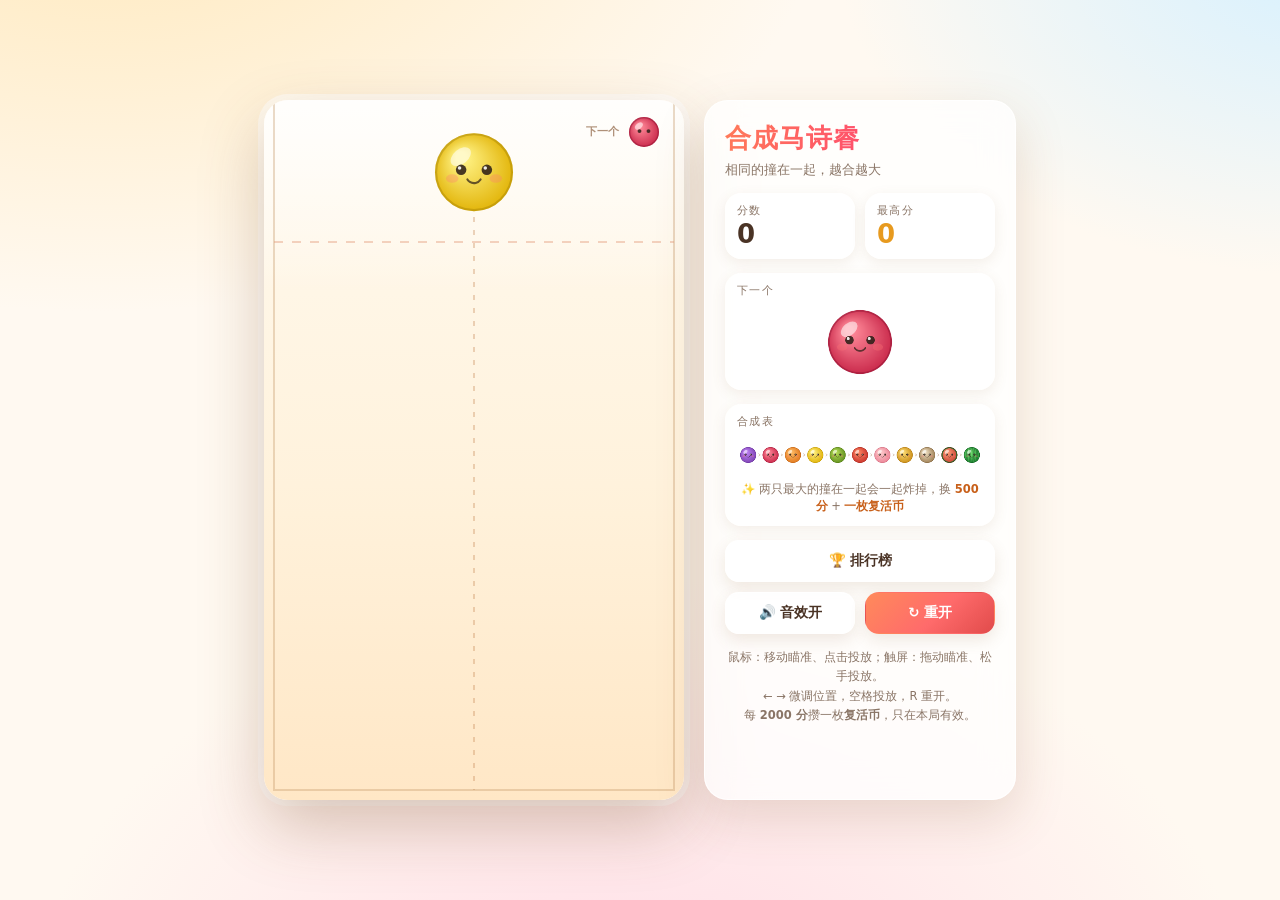
==== v1/index.html @ 4cc89195 "chore: 更名为合成马诗睿，并同步测试断言" ====
<!DOCTYPE html>
<html lang="zh-CN">
<head>
<meta charset="utf-8">
<meta name="viewport" content="width=device-width, initial-scale=1, maximum-scale=1, user-scalable=no, viewport-fit=cover">
<meta name="theme-color" content="#fff3e0">
<meta name="mobile-web-app-capable" content="yes">
<meta name="apple-mobile-web-app-capable" content="yes">
<meta name="apple-mobile-web-app-status-bar-style" content="default">
<meta name="apple-mobile-web-app-title" content="合成马诗睿">
<meta name="description" content="合成马诗睿 · 纯前端小游戏：拖动瞄准、松手投放，相同的撞在一起合成更大的一只。">
<!-- ↓ Monetag 站点验证：把后台给的 meta 标签粘在下面这一行 ↓ -->

<title>合成马诗睿</title>
<link rel="stylesheet" href="style.css">
</head>
<body>

<main class="app">

  <!-- ===== 游戏区 ===== -->
  <section class="stage" id="stage">
    <canvas id="game" aria-label="合成马诗睿游戏区域"></canvas>

    <!-- 复活币：浮在棋盘左上角。
         刻意不放进顶部信息条 —— 手机上面板是横向 flex，
         多一个卡片会把「分数 / 最高分」挤到 52px 宽还折行（实测面板从 66px 涨到 102px）。
         这里 pointer-events 关掉，永远不会挡住投放。 -->
    <div class="revive-chip" id="reviveBadge" hidden>
      <span class="revive-chip-ico" aria-hidden="true">🪙</span><span id="reviveCount">×0</span>
    </div>

    <div class="overlay" id="overlay">
      <div class="dialog">

        <!-- ===== 越线第一屏：有复活币时才出现 ===== -->
        <div class="revive-ask" id="revivePrompt" hidden>
          <div class="dialog-emoji">😵</div>
          <h2>还能再救一下</h2>
          <p class="dialog-score">本局得分 <strong id="reviveScore">0</strong></p>
          <p class="revive-hint">清掉警戒线以上的水果，接着玩</p>
          <div class="dialog-actions">
            <button class="btn" id="giveUpBtn" type="button">不了，结束吧</button>
            <button class="btn btn-revive" id="reviveBtn" type="button">🪙 用一枚复活币</button>
          </div>
          <p class="dialog-hint" id="reviveLeft">还剩 1 枚</p>
        </div>

        <!-- ===== 第二屏：正式结算 ===== -->
        <div id="overPanel">
          <div class="dialog-emoji">🍉</div>
          <h2 id="overTitle">游戏结束</h2>
          <p class="dialog-score">本局得分 <strong id="finalScore">0</strong></p>
          <p class="dialog-best">最高分 <span id="finalBest">0</span></p>

          <div class="submit-box" id="submitBox">
            <p class="submit-msg" id="submitMsg">正在结算…</p>
            <p class="my-name">昵称：<strong id="myNameLabel">默认用户</strong>
              <button class="link-btn" id="editNameBtn" type="button">改昵称</button>
            </p>
            <button class="btn" id="submitBtn" type="button" hidden>重试提交</button>
          </div>

          <div class="dialog-actions">
            <button class="btn" id="boardBtn2" type="button">🏆 排行榜</button>
            <button class="btn btn-primary" id="restartBtn" type="button">再来一局</button>
            <button class="btn btn-sponsor btn-wide" id="sponsorBtn" type="button">🌶️ 可以赏作者一包辣条嘛</button>
          </div>
          <p class="dialog-hint">按 R 键也可重新开始</p>
        </div>

      </div>
    </div>
  </section>

  <!-- ===== 侧边面板 ===== -->
  <aside class="panel">

    <header class="panel-head">
      <h1>合成马诗睿</h1>
      <p class="subtitle">相同的撞在一起，越合越大</p>
    </header>

    <div class="stats">
      <div class="stat">
        <span class="stat-label">分数</span>
        <strong class="stat-value" id="score">0</strong>
      </div>
      <div class="stat">
        <span class="stat-label">最高分</span>
        <strong class="stat-value stat-best" id="best">0</strong>
      </div>
    </div>

    <div class="next-box">
      <span class="box-label">下一个</span>
      <canvas id="next" width="160" height="160" aria-label="下一个"></canvas>
    </div>

    <div class="chain-box">
      <span class="box-label">合成表</span>
      <canvas id="chain" width="680" height="112" aria-label="合成顺序"></canvas>
      <p class="chain-note">✨ 两只最大的撞在一起会一起炸掉，换 <strong>500 分</strong> + <strong>一枚复活币</strong></p>
    </div>

    <div class="actions">
      <button class="btn btn-wide" id="boardBtn" type="button">
        <span class="ico">🏆</span><span class="lbl">排行榜</span>
      </button>
      <button class="btn" id="soundBtn" type="button" aria-pressed="true">
        <span class="ico">🔊</span><span class="lbl">音效开</span>
      </button>
      <button class="btn btn-primary" id="resetBtn" type="button" title="重新开始">
        <span class="ico">↻</span><span class="lbl">重开</span>
      </button>
    </div>

    <p class="tips">
      鼠标：移动瞄准、点击投放；触屏：拖动瞄准、松手投放。<br>
      ← → 微调位置，空格投放，R 重开。<br>
      每 <strong>2000 分</strong>攒一枚<strong>复活币</strong>，只在本局有效。
    </p>

  </aside>

</main>

<!-- ===== 排行榜弹窗 ===== -->
<div class="modal" id="boardModal" aria-hidden="true" role="dialog" aria-label="排行榜">
  <div class="modal-card">
    <header class="modal-head">
      <h2>🏆 最近高手榜</h2>
      <button class="icon-btn" id="boardClose" type="button" aria-label="关闭">✕</button>
    </header>
    <div class="nick-row">
      <label class="nick-label" for="nickInput">我的昵称</label>
      <input class="nick-input" id="nickInput" type="text" maxlength="12"
             placeholder="默认用户" autocomplete="nickname" enterkeyhint="done">
    </div>
    <div class="board-list" id="boardList"></div>
    <footer class="modal-foot">
      <span class="board-note">只取最近 20 次提交，成绩会被后来的人挤下去</span>
      <button class="btn" id="boardRefresh" type="button">刷新</button>
    </footer>
  </div>
</div>

<!-- ===== 赞助作者弹窗 ===== -->
<div class="modal" id="sponsorModal" aria-hidden="true" role="dialog" aria-label="赞助作者">
  <div class="modal-card">
    <header class="modal-head">
      <h2>🌶️ 请作者吃包辣条</h2>
      <button class="icon-btn" id="sponsorClose" type="button" aria-label="关闭">✕</button>
    </header>
    <div class="sponsor-body">
      <p class="sponsor-note">这游戏完全免费，也没有任何广告。<br>
        要是它逗你笑了一下，赏作者一包辣条呗 🌶️</p>
      <img class="sponsor-qr" src="assets/sponsor-qr.jpg" width="480" height="480"
           alt="微信收款码" loading="lazy" decoding="async">
      <p class="sponsor-hint">微信扫一扫 · 一包辣条 · 全凭心意</p>
    </div>
    <footer class="modal-foot">
      <span class="board-note">谢谢每一位投喂的玩家 ❤️</span>
      <button class="btn" id="sponsorOk" type="button">关闭</button>
    </footer>
  </div>
</div>

<!-- 碰撞形状数据（按贴图轮廓自动生成，由 tools/build_parts.py 产出） -->
<script src="assets/fruits/parts.js"></script>
<!-- 极模糊占位图（内联 data URL，由 tools/make_blur.py 产出）：贴图没到位时先画它 -->
<script src="assets/fruits/blur.js"></script>
<script src="game.js"></script>
<!-- 排行榜 -->
<script src="leaderboard.min.js"></script>
<!-- 赞助作者 -->
<script src="sponsor.js"></script>
</body>
</html>
---- v1/style.css ----
/* ============================================================
   合成马诗睿 · 样式表
   ============================================================ */

:root {
  --ink:        #4a3325;
  --ink-soft:   #8a7566;
  --cream:      #fff7ec;
  --brand:      #ff6b6b;
  --brand-dark: #e14b4b;
  --card:       rgba(255, 255, 255, .74);
  --shadow:     0 18px 50px rgba(126, 84, 44, .18);

  /* 手机浏览器地址栏会吃掉 vh，dvh 更准；不支持的浏览器自动退回 vh */
  --vh:         100vh;
  --safe-t:     env(safe-area-inset-top, 0px);
  --safe-b:     env(safe-area-inset-bottom, 0px);
  --safe-l:     env(safe-area-inset-left, 0px);
  --safe-r:     env(safe-area-inset-right, 0px);
}

@supports (height: 100dvh) {
  :root { --vh: 100dvh; }
}

* { box-sizing: border-box; }

/* hidden 属性必须真的隐藏。
   浏览器默认只给 [hidden] { display: none }（权重 0,1,0），
   一旦某个类也写了 display（比如 .revive-chip { display: inline-flex }），
   同权重、后写的赢 —— hidden 就静默失效了，元素还挂在那儿。 */
[hidden] { display: none !important; }

html, body {
  height: 100%;
  overscroll-behavior: none;   /* 禁掉下拉刷新 / 橡皮筋 */
}

body {
  margin: 0;
  padding: 16px;
  color: var(--ink);
  font-family: "PingFang SC", "Hiragino Sans GB", "Microsoft YaHei",
               system-ui, -apple-system, "Segoe UI", Roboto, sans-serif;
  background:
    radial-gradient(1200px 700px at 8% -12%,  #ffe9bd 0%, transparent 60%),
    radial-gradient(900px 600px at 104% -6%,  #d5f0ff 0%, transparent 55%),
    radial-gradient(1000px 780px at 50% 118%, #ffdbe6 0%, transparent 62%),
    #fff9f1;
  display: grid;
  place-items: center;
  overflow: hidden;
  touch-action: manipulation;          /* 干掉双击缩放 */
  -webkit-tap-highlight-color: transparent;
  -webkit-text-size-adjust: 100%;
}

/* ---------------- 布局 ---------------- */

.app {
  display: flex;
  align-items: stretch;
  gap: 20px;
  max-height: 100%;
}

/* ---------------- 游戏区 ---------------- */

.stage {
  position: relative;
  height: min(86vh, 700px);
  aspect-ratio: 420 / 700;
  flex: 0 0 auto;
  border-radius: 24px;
  background: #fff3df;
  overflow: hidden;
  cursor: pointer;
  user-select: none;
  touch-action: none;
  box-shadow:
    0 26px 64px rgba(122, 80, 40, .30),
    0 0 0 1px rgba(255, 255, 255, .7) inset,
    0 0 0 6px rgba(255, 255, 255, .55);
}

.stage:active { cursor: grabbing; }

#game {
  display: block;
  width: 100%;
  height: 100%;
}

/* ---------------- 结束遮罩 ---------------- */

.overlay {
  position: absolute;
  inset: 0;
  display: grid;
  place-items: center;
  padding: 24px;
  background: rgba(70, 42, 24, .5);
  backdrop-filter: blur(7px);
  -webkit-backdrop-filter: blur(7px);
  opacity: 0;
  pointer-events: none;
  transition: opacity .28s ease;
}

.overlay.show {
  opacity: 1;
  pointer-events: auto;
}

.dialog {
  width: 100%;
  padding: 26px 22px;
  border-radius: 22px;
  text-align: center;
  background: rgba(255, 252, 246, .96);
  box-shadow: 0 20px 46px rgba(60, 32, 12, .32);
  transform: translateY(14px) scale(.96);
  transition: transform .32s cubic-bezier(.2, .9, .3, 1.4);
}

.overlay.show .dialog { transform: none; }

.dialog-emoji {
  font-size: 46px;
  line-height: 1;
  margin-bottom: 6px;
}

.dialog h2 {
  margin: 0 0 12px;
  font-size: 24px;
  letter-spacing: .06em;
}

.dialog-score {
  margin: 0 0 4px;
  font-size: 15px;
  color: var(--ink-soft);
}

.dialog-score strong {
  font-size: 30px;
  color: var(--brand);
  font-variant-numeric: tabular-nums;
}

.dialog-best {
  margin: 0 0 18px;
  font-size: 13px;
  color: var(--ink-soft);
}

.dialog-hint {
  margin: 12px 0 0;
  font-size: 12px;
  color: var(--ink-soft);
}

/* ---------------- 赞助作者弹窗 ---------------- */

.sponsor-body {
  overflow-y: auto;
  -webkit-overflow-scrolling: touch;
  text-align: center;
}

.sponsor-note {
  margin: 0 0 14px;
  font-size: 13px;
  line-height: 1.7;
  color: var(--ink-soft);
}

.sponsor-qr {
  display: block;
  width: min(258px, 70vw);
  height: auto;
  margin: 0 auto;
  padding: 6px;
  border-radius: 14px;
  background: #fff;
  box-shadow: 0 6px 20px rgba(140, 96, 56, .18);
}

.sponsor-hint {
  margin: 12px 0 0;
  font-size: 12px;
  color: var(--ink-soft);
}

/* 结算弹窗里的「赏作者一包辣条」：要一眼看到，但别跟主按钮抢
   —— 用琥珀金（跟珊瑚红的主按钮区分开），加一道缓慢扫过的光，再叠一点亮度呼吸。
   注意选择器写成 .btn.btn-sponsor：这段在源码里排在 .btn 之前，
   单靠 .btn-sponsor 会被后面的 .btn 同权重覆盖掉。 */
.btn.btn-sponsor {
  position: relative;
  overflow: hidden;
  color: #5a3200;
  font-weight: 800;
  letter-spacing: .01em;
  border-color: transparent;
  background: linear-gradient(135deg, #ffd97a, #ffb020 52%, #f78f00);
  box-shadow: 0 8px 22px rgba(244, 150, 0, .42), inset 0 1px 0 rgba(255, 255, 255, .5);
  animation: sponsorPulse 2.6s ease-in-out infinite;
}

.btn.btn-sponsor:hover {
  transform: translateY(-2px) scale(1.012);
  box-shadow: 0 12px 30px rgba(244, 150, 0, .52), inset 0 1px 0 rgba(255, 255, 255, .55);
}
.btn.btn-sponsor:active { transform: translateY(1px) scale(.99); }

/* 一道光周期性地扫过去，提示「这里可以点」 */
.btn-sponsor::after {
  content: "";
  position: absolute;
  top: -20%;
  bottom: -20%;
  width: 42%;
  background: linear-gradient(100deg, transparent, rgba(255, 255, 255, .78), transparent);
  transform: translateX(-150%) skewX(-20deg);
  animation: sponsorSheen 3.2s ease-in-out infinite;
  pointer-events: none;
}

@keyframes sponsorPulse {
  0%, 100% { filter: brightness(1) saturate(1); }
  50%      { filter: brightness(1.09) saturate(1.12); }
}

@keyframes sponsorSheen {
  0%, 55%   { transform: translateX(-150%) skewX(-20deg); }
  82%, 100% { transform: translateX(330%) skewX(-20deg); }
}

@media (prefers-reduced-motion: reduce) {
  .btn.btn-sponsor, .btn-sponsor::after { animation: none; }
}

/* ---------------- 侧边面板 ---------------- */

.panel {
  width: min(312px, 86vw);
  display: flex;
  flex-direction: column;
  gap: 14px;
  padding: 20px;
  border-radius: 24px;
  border: 1px solid rgba(255, 255, 255, .8);
  background: var(--card);
  backdrop-filter: blur(16px);
  -webkit-backdrop-filter: blur(16px);
  box-shadow: var(--shadow);
}

.panel-head h1 {
  margin: 0;
  font-size: 26px;
  letter-spacing: .04em;
  background: linear-gradient(100deg, #ff7a59, #ff4d6d 55%, #b13bff);
  -webkit-background-clip: text;
  background-clip: text;
  color: transparent;
}

.subtitle {
  margin: 6px 0 0;
  font-size: 12.5px;
  color: var(--ink-soft);
}

.stats {
  display: grid;
  grid-template-columns: 1fr 1fr;
  gap: 10px;
}

.stat {
  padding: 10px 12px;
  border-radius: 16px;
  background: rgba(255, 255, 255, .82);
  box-shadow: 0 4px 14px rgba(140, 96, 56, .10);
}

.stat-label {
  display: block;
  font-size: 11px;
  letter-spacing: .12em;
  color: var(--ink-soft);
}

.stat-value {
  display: block;
  margin-top: 2px;
  font-size: 26px;
  line-height: 1.1;
  font-variant-numeric: tabular-nums;
}

.stat-best { color: #e79a1f; }

/* 复活币：浮在棋盘左上角的小胶囊。
   刻意不放进 .stats —— 手机上面板是横向 flex，多一个卡片会把分数卡挤到
   52px 宽还折行（实测面板从 66px 涨到 102px，整个版式被顶开）。 */
.revive-chip {
  position: absolute;
  left: 10px;
  top: 10px;
  z-index: 3;
  display: inline-flex;
  align-items: center;
  gap: 3px;
  padding: 3px 9px;
  border-radius: 999px;
  font-size: 13px;
  font-weight: 800;
  line-height: 1.4;
  font-variant-numeric: tabular-nums;
  color: #6a3c00;
  background: linear-gradient(135deg, #ffe6a3, #ffc247);
  box-shadow: 0 3px 10px rgba(200, 130, 0, .35), inset 0 1px 0 rgba(255, 255, 255, .75);
  pointer-events: none;          /* 绝不挡住投放 */
  user-select: none;
  -webkit-user-select: none;
}

.revive-chip-ico { font-size: 12px; }

.revive-chip.pop { animation: revivePop .5s cubic-bezier(.2, .9, .3, 1.5); }

@keyframes revivePop {
  0%   { transform: scale(1); }
  45%  { transform: scale(1.22); box-shadow: 0 6px 18px rgba(200, 130, 0, .5); }
  100% { transform: scale(1); }
}

/* 合成表底下那行规则说明 */
.chain-note {
  margin: 6px 0 0;
  font-size: 11.5px;
  line-height: 1.5;
  text-align: center;
  color: var(--ink-soft);
}
.chain-note strong { color: #c8601a; }

/* 越线那一屏 */
.revive-ask .dialog-score { margin-bottom: 10px; }

.revive-hint {
  margin: 0 0 18px;
  padding: 10px 12px;
  border-radius: 14px;
  font-size: 12.5px;
  line-height: 1.6;
  color: #7a4a12;
  background: rgba(255, 233, 190, .8);
  box-shadow: inset 0 0 0 1px rgba(214, 160, 96, .25);
}

/* 「用一枚复活币」：青绿色，跟珊瑚红的主按钮区分开 */
.btn.btn-revive {
  color: #fff;
  border-color: transparent;
  font-weight: 700;
  background: linear-gradient(135deg, #4fd1a5, #23b183 55%, #14946a);
  box-shadow: 0 8px 20px rgba(35, 177, 131, .38);
}
.btn.btn-revive:hover { box-shadow: 0 12px 26px rgba(35, 177, 131, .46); }

@media (prefers-reduced-motion: reduce) {
  .revive-chip.pop { animation: none; }
}

.stat-value.bump { animation: bump .32s ease; }

@keyframes bump {
  0%   { transform: scale(1); }
  45%  { transform: scale(1.22); color: var(--brand); }
  100% { transform: scale(1); }
}

/* 下一个 / 合成表 */

.box-label {
  display: block;
  margin-bottom: 6px;
  font-size: 11px;
  letter-spacing: .12em;
  color: var(--ink-soft);
}

.next-box,
.chain-box {
  padding: 10px 12px;
  border-radius: 16px;
  background: rgba(255, 255, 255, .82);
  box-shadow: 0 4px 14px rgba(140, 96, 56, .10);
}

#next {
  display: block;
  width: 76px;
  height: 76px;
  margin: 2px auto 0;
}

#chain {
  display: block;
  width: 100%;
  height: auto;
}

/* 按钮 */

.actions {
  display: grid;
  grid-template-columns: 1fr 1fr;
  gap: 10px;
}

.btn {
  padding: 11px 12px;
  font: inherit;
  font-size: 13.5px;
  font-weight: 600;
  color: var(--ink);
  border: 1px solid rgba(255, 255, 255, .9);
  border-radius: 14px;
  background: rgba(255, 255, 255, .9);
  box-shadow: 0 6px 16px rgba(140, 96, 56, .14);
  cursor: pointer;
  transition: transform .12s ease, box-shadow .12s ease, background .2s ease;
}

.btn .ico { margin-right: 4px; }

.btn:hover  { transform: translateY(-1px); box-shadow: 0 10px 22px rgba(140, 96, 56, .2); }
.btn:active { transform: translateY(1px) scale(.985); }

.btn:disabled { opacity: .55; cursor: default; transform: none; }

.btn-wide { grid-column: 1 / -1; }

.btn-primary {
  color: #fff;
  border-color: transparent;
  background: linear-gradient(135deg, #ff8a5b, var(--brand) 55%, var(--brand-dark));
}

/* ---------------- 结束弹窗里的结算区 ---------------- */

.submit-box {
  margin: 0 0 14px;
  padding: 12px;
  border-radius: 16px;
  background: rgba(255, 243, 224, .85);
  box-shadow: inset 0 0 0 1px rgba(214, 160, 96, .22);
}

.name-input {
  display: block;
  width: 100%;
  margin-bottom: 8px;
  padding: 11px 12px;
  font: inherit;
  font-size: 15px;
  color: var(--ink);
  text-align: center;
  border: 1px solid rgba(214, 160, 96, .45);
  border-radius: 12px;
  background: rgba(255, 255, 255, .95);
  outline: none;
}

.name-input:focus {
  border-color: var(--brand);
  box-shadow: 0 0 0 3px rgba(255, 107, 107, .18);
}

.submit-box .btn { width: 100%; }

.submit-msg {
  margin: 0;
  min-height: 17px;
  font-size: 12.5px;
  line-height: 1.35;
  text-align: center;
  color: var(--ink-soft);
}

.submit-msg.is-good { color: #1f9d55; font-weight: 600; }
.submit-msg.is-bad  { color: #d63b3b; font-weight: 600; }

.my-name {
  margin: 7px 0 0;
  font-size: 12px;
  text-align: center;
  color: var(--ink-soft);
}

.my-name strong { color: var(--ink); }

.link-btn {
  margin-left: 4px;
  padding: 0;
  font: inherit;
  font-size: 12px;
  color: var(--brand);
  text-decoration: underline;
  border: 0;
  background: none;
  cursor: pointer;
}

#submitBtn { margin-top: 9px; }

/* 排行榜弹窗里的昵称行 */
.nick-row {
  display: flex;
  align-items: center;
  gap: 10px;
  margin-bottom: 10px;
  padding: 8px 12px;
  border-radius: 12px;
  background: rgba(255, 243, 224, .9);
  box-shadow: inset 0 0 0 1px rgba(214, 160, 96, .22);
}

.nick-label {
  flex: 0 0 auto;
  font-size: 12.5px;
  color: var(--ink-soft);
}

.nick-input {
  flex: 1 1 auto;
  min-width: 0;
  padding: 8px 10px;
  font: inherit;
  font-size: 15px;      /* ≥16px 才不会被 iOS 自动放大，这里配合 viewport 也够用 */
  color: var(--ink);
  text-align: center;
  border: 1px solid rgba(214, 160, 96, .45);
  border-radius: 10px;
  background: #fff;
  outline: none;
}

.nick-input:focus {
  border-color: var(--brand);
  box-shadow: 0 0 0 3px rgba(255, 107, 107, .18);
}

.dialog-actions {
  display: grid;
  grid-template-columns: 1fr 1fr;
  gap: 10px;
}

/* ---------------- 排行榜弹窗 ---------------- */

.modal {
  position: fixed;
  inset: 0;
  z-index: 20;
  display: grid;
  place-items: center;
  padding: 16px;
  background: rgba(60, 34, 16, .5);
  backdrop-filter: blur(6px);
  -webkit-backdrop-filter: blur(6px);
  opacity: 0;
  pointer-events: none;
  transition: opacity .22s ease;
}

.modal.show { opacity: 1; pointer-events: auto; }

.modal-card {
  display: flex;
  flex-direction: column;
  width: min(380px, 100%);
  max-height: min(560px, calc(var(--vh) - 40px));
  padding: 16px;
  border-radius: 22px;
  background: rgba(255, 252, 246, .98);
  box-shadow: 0 24px 60px rgba(60, 32, 12, .35);
  transform: translateY(12px) scale(.97);
  transition: transform .26s cubic-bezier(.2, .9, .3, 1.3);
}

.modal.show .modal-card { transform: none; }

.modal-head {
  display: flex;
  align-items: center;
  justify-content: space-between;
  margin-bottom: 10px;
}

.modal-head h2 {
  margin: 0;
  font-size: 19px;
  letter-spacing: .04em;
}

.icon-btn {
  width: 34px;
  height: 34px;
  font: inherit;
  font-size: 15px;
  color: var(--ink-soft);
  border: 0;
  border-radius: 50%;
  background: rgba(0, 0, 0, .05);
  cursor: pointer;
}

.icon-btn:hover { background: rgba(0, 0, 0, .1); }

.board-list {
  flex: 1 1 auto;
  min-height: 120px;
  overflow-y: auto;
  -webkit-overflow-scrolling: touch;
  padding: 2px;
}

.board-empty {
  margin: 28px 8px;
  font-size: 13px;
  line-height: 1.7;
  text-align: center;
  color: var(--ink-soft);
}

.board-row {
  display: flex;
  align-items: center;
  gap: 10px;
  padding: 9px 12px;
  margin-bottom: 6px;
  border-radius: 12px;
  background: rgba(255, 255, 255, .9);
  box-shadow: 0 2px 6px rgba(140, 96, 56, .09);
}

.board-rank {
  flex: 0 0 30px;
  font-size: 14px;
  font-weight: 700;
  text-align: center;
  color: var(--ink-soft);
}

.board-name {
  flex: 1 1 auto;
  min-width: 0;
  font-size: 14px;
  overflow: hidden;
  text-overflow: ellipsis;
  white-space: nowrap;
}

.board-score {
  flex: 0 0 auto;
  font-size: 16px;
  font-weight: 700;
  font-variant-numeric: tabular-nums;
  color: var(--brand);
}

.board-row.r1 { background: linear-gradient(100deg, #fff6d8, #ffe9a8); }
.board-row.r2 { background: linear-gradient(100deg, #f7f7fa, #e8e9ef); }
.board-row.r3 { background: linear-gradient(100deg, #fdf0e2, #f6ddc4); }
.board-row.r1 .board-rank,
.board-row.r2 .board-rank,
.board-row.r3 .board-rank { font-size: 18px; }

.board-row.is-mine {
  outline: 2px solid var(--brand);
  outline-offset: -2px;
}

.modal-foot {
  display: flex;
  align-items: center;
  justify-content: space-between;
  gap: 10px;
  margin-top: 10px;
}

.board-note {
  font-size: 11px;
  color: var(--ink-soft);
}

.modal-foot .btn { flex: 0 0 auto; padding: 8px 16px; }

/* ---------------- 参数提示 ---------------- */

.tips {
  margin: 0;
  font-size: 11.5px;
  line-height: 1.7;
  text-align: center;
  color: var(--ink-soft);
}

/* ============================================================
   响应式：手机 / 竖屏窄屏
   思路：面板拆成「顶部信息条」——把 .panel 提到棋盘上方并横向压扁，
   只留分数 + 按钮；棋盘按剩余高度和 96vw 取小值，永远不出现滚动条。
   ============================================================ */

@media (max-width: 860px) {
  :root { --topbar: 68px; }   /* 顶部信息条 + 间隙的大致占高 */

  body {
    padding: calc(8px + var(--safe-t)) calc(8px + var(--safe-r))
             calc(8px + var(--safe-b)) calc(8px + var(--safe-l));
  }

  .app {
    flex-direction: column;
    align-items: center;
    justify-content: flex-start;   /* 信息条钉在顶上 */
    gap: 8px;
    width: 100%;
    height: 100%;
    max-height: none;
  }

  /* 面板是 DOM 里靠后的，用 order 提到棋盘上面 */
  .panel { order: -1; }

  /* 棋盘：高度取「剩余可用高度」与「96vw 按比例换算的高度」中较小的一个，
     宽度由 aspect-ratio 反推，保证不拉伸、不溢出；
     margin:auto 让它在剩下的空间里垂直居中 */
  .stage {
    margin: auto 0;
    height: min(calc(var(--vh) - var(--topbar) - 28px - var(--safe-t) - var(--safe-b)),
                calc(96vw * 700 / 420));
    width: auto;
    max-height: none;
    border-radius: 20px;
  }

  /* ---- 顶部信息条 ---- */
  .panel {
    flex-direction: row;
    align-items: stretch;
    gap: 8px;
    width: 100%;
    max-width: calc(96vw * 700 / 420);
    padding: 8px 10px;
    border-radius: 18px;
    backdrop-filter: blur(10px);
    -webkit-backdrop-filter: blur(10px);
  }

  .panel-head,
  .next-box,
  .chain-box,
  .tips { display: none; }

  .stats {
    flex: 1 1 auto;
    display: flex;
    gap: 8px;
    min-width: 0;
  }

  .stat {
    flex: 1 1 0;
    min-width: 0;
    padding: 6px 10px;
    border-radius: 12px;
    background: rgba(255, 255, 255, .9);
    box-shadow: 0 2px 8px rgba(140, 96, 56, .12);
  }

  .stat-label { font-size: 10px; letter-spacing: .08em; }

  .stat-value {
    margin-top: 0;
    font-size: 20px;
    line-height: 1.15;
  }

  .actions {
    flex: 0 0 auto;
    display: flex;
    gap: 6px;
  }

  /* 触摸目标够大，别让人点不中 */
  .btn {
    min-height: 46px;
    padding: 0 12px;
    font-size: 14px;
    border-radius: 13px;
    white-space: nowrap;
  }

  /* 手机上「排行榜 / 音效」只留图标，把横向空间让给分数 */
  #boardBtn .lbl,
  #soundBtn .lbl { display: none; }

  #boardBtn, #soundBtn {
    min-width: 46px;
    padding: 0 10px;
    font-size: 17px;
  }

  #boardBtn .ico, #soundBtn .ico { margin-right: 0; }

  /* ---- 结束弹窗 ---- */
  .overlay { padding: 14px; }

  .dialog {
    padding: 20px 16px;
    border-radius: 20px;
    max-height: 100%;
    overflow-y: auto;
    -webkit-overflow-scrolling: touch;
  }

  .dialog-emoji { font-size: 34px; }

  .dialog h2 { font-size: 21px; margin-bottom: 8px; }

  .dialog-score strong { font-size: 26px; }

  .submit-box { padding: 10px; }

  .name-input,
  .nick-input { font-size: 16px; }   /* ≥16px iOS 才不会自动放大 */

  .nick-row { padding: 7px 10px; }

  .modal-card { padding: 14px; }

  .dialog .btn { width: 100%; min-height: 48px; }

  .dialog-hint { font-size: 11px; }
}

/* 手机横屏 / 矮屏：回到左右布局，棋盘吃满高度 */
@media (max-width: 860px) and (orientation: landscape) {
  .app {
    flex-direction: row;
    align-items: center;
    justify-content: center;
    gap: 10px;
  }

  .panel {
    order: 0;
    flex-direction: column;
    width: min(230px, 30vw);
    max-width: none;
    padding: 10px;
  }

  .stats { flex-direction: column; flex: 0 0 auto; }

  .actions { flex-direction: column; }

  .stage {
    height: calc(var(--vh) - 16px - var(--safe-t) - var(--safe-b));
    width: auto;
  }

  .stat-value { font-size: 18px; }
}

/* 小屏手机（iPhone SE 等 375 以下）：再压一档，保证一行放得下 */
@media (max-width: 380px) {
  .panel { padding: 6px 8px; gap: 6px; }

  .stats { gap: 6px; }

  .stat { padding: 5px 8px; }

  .stat-value { font-size: 17px; }

  .stat-label { font-size: 9px; }

  .btn { min-height: 44px; padding: 0 10px; font-size: 13px; }

  #boardBtn, #soundBtn { min-width: 42px; font-size: 16px; }
}

/* 顶部信息条在横屏下是竖排的，恢复成图标 + 文字 */
@media (max-width: 860px) and (orientation: landscape) {
  #boardBtn, #soundBtn { min-width: 0; padding: 0 10px; font-size: 13px; }
  #boardBtn .lbl, #soundBtn .lbl { display: inline; }
  #boardBtn .ico, #soundBtn .ico { margin-right: 4px; }
}

/* 很矮的横屏（手机横过来且高度不足 430px）：进一步压缩 */
@media (max-width: 860px) and (orientation: landscape) and (max-height: 430px) {
  .stat-label { display: none; }
  .stat { padding: 4px 8px; }
  .stat-value { font-size: 16px; }
  .btn { min-height: 40px; padding: 0 10px; font-size: 13px; }
}

/* 桌面端矮窗口 */
@media (max-height: 620px) and (min-width: 861px) {
  .stage { height: 92vh; }
  .chain-box { display: none; }
}
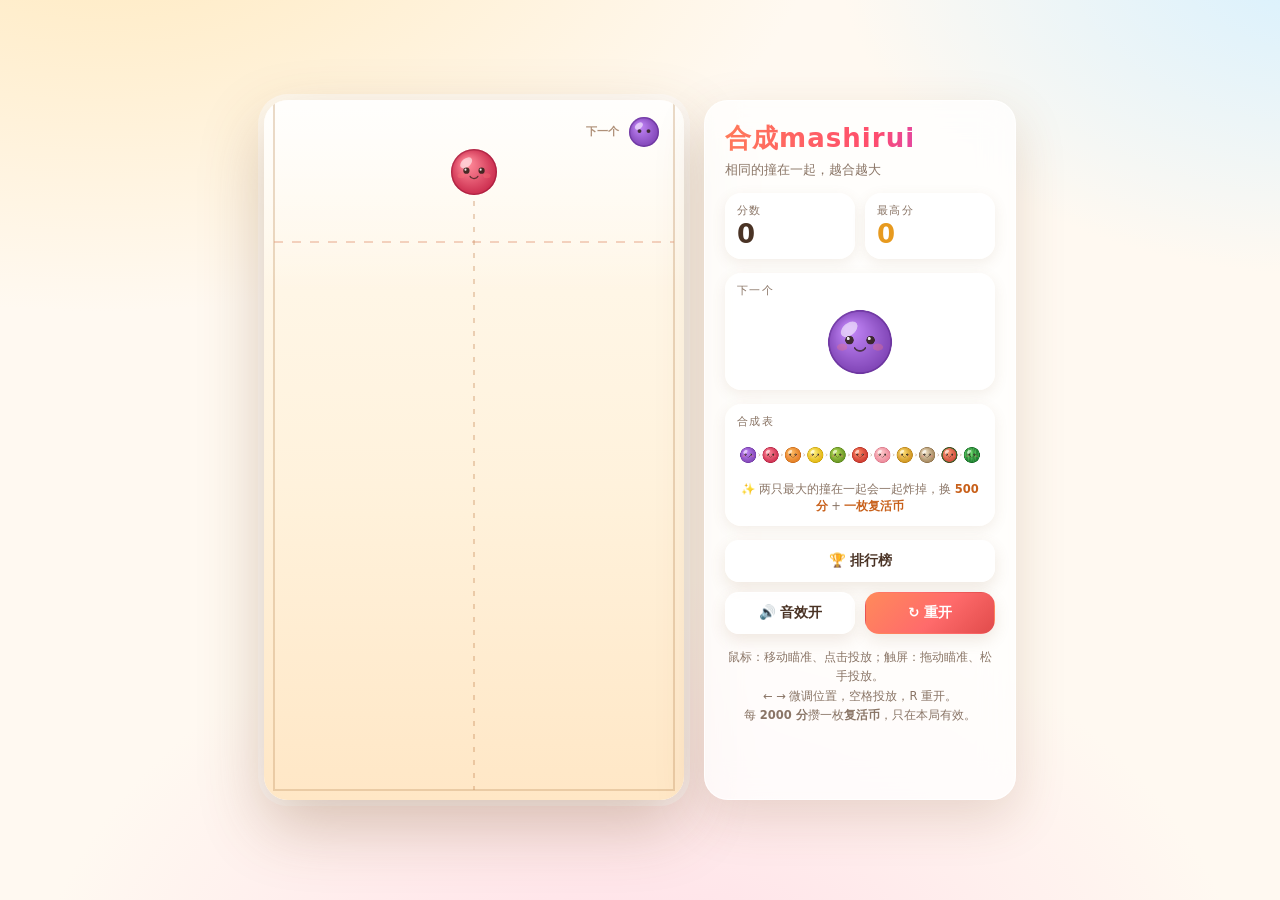
==== commit 1dac8f1b: "chore: 标题改为 合成mashirui，仓库改名为 mashirui" ====
--- a/v1/index.html
+++ b/v1/index.html
@@ -7,11 +7,11 @@
 <meta name="mobile-web-app-capable" content="yes">
 <meta name="apple-mobile-web-app-capable" content="yes">
 <meta name="apple-mobile-web-app-status-bar-style" content="default">
-<meta name="apple-mobile-web-app-title" content="合成马诗睿">
-<meta name="description" content="合成马诗睿 · 纯前端小游戏：拖动瞄准、松手投放，相同的撞在一起合成更大的一只。">
+<meta name="apple-mobile-web-app-title" content="合成mashirui">
+<meta name="description" content="合成mashirui · 纯前端小游戏：拖动瞄准、松手投放，相同的撞在一起合成更大的一只。">
 <!-- ↓ Monetag 站点验证：把后台给的 meta 标签粘在下面这一行 ↓ -->
 
-<title>合成马诗睿</title>
+<title>合成mashirui</title>
 <link rel="stylesheet" href="style.css">
 </head>
 <body>
@@ -20,7 +20,7 @@
 
   <!-- ===== 游戏区 ===== -->
   <section class="stage" id="stage">
-    <canvas id="game" aria-label="合成马诗睿游戏区域"></canvas>
+    <canvas id="game" aria-label="合成mashirui游戏区域"></canvas>
 
     <!-- 复活币：浮在棋盘左上角。
          刻意不放进顶部信息条 —— 手机上面板是横向 flex，
@@ -77,7 +77,7 @@
   <aside class="panel">
 
     <header class="panel-head">
-      <h1>合成马诗睿</h1>
+      <h1>合成mashirui</h1>
       <p class="subtitle">相同的撞在一起，越合越大</p>
     </header>
 
--- a/v1/style.css
+++ b/v1/style.css
@@ -1,5 +1,5 @@
 /* ============================================================
-   合成马诗睿 · 样式表
+   合成mashirui · 样式表
    ============================================================ */
 
 :root {
